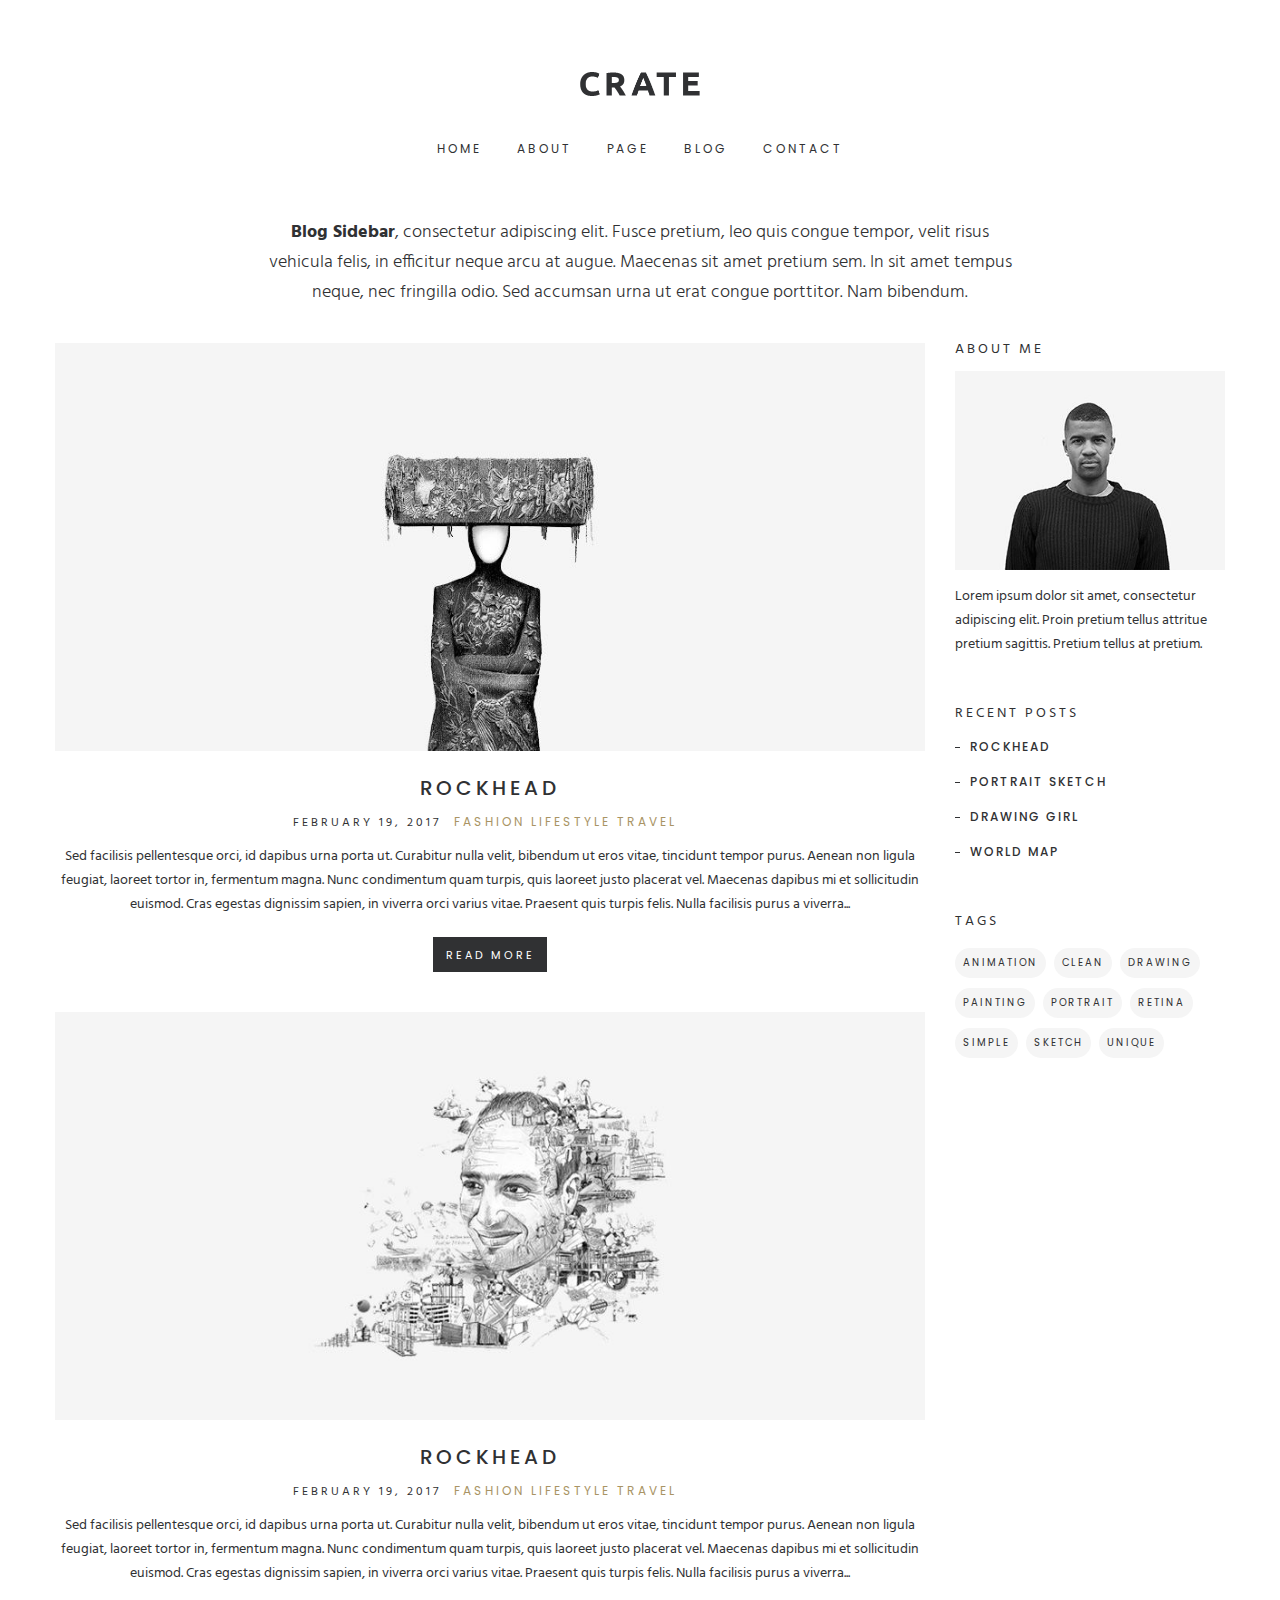
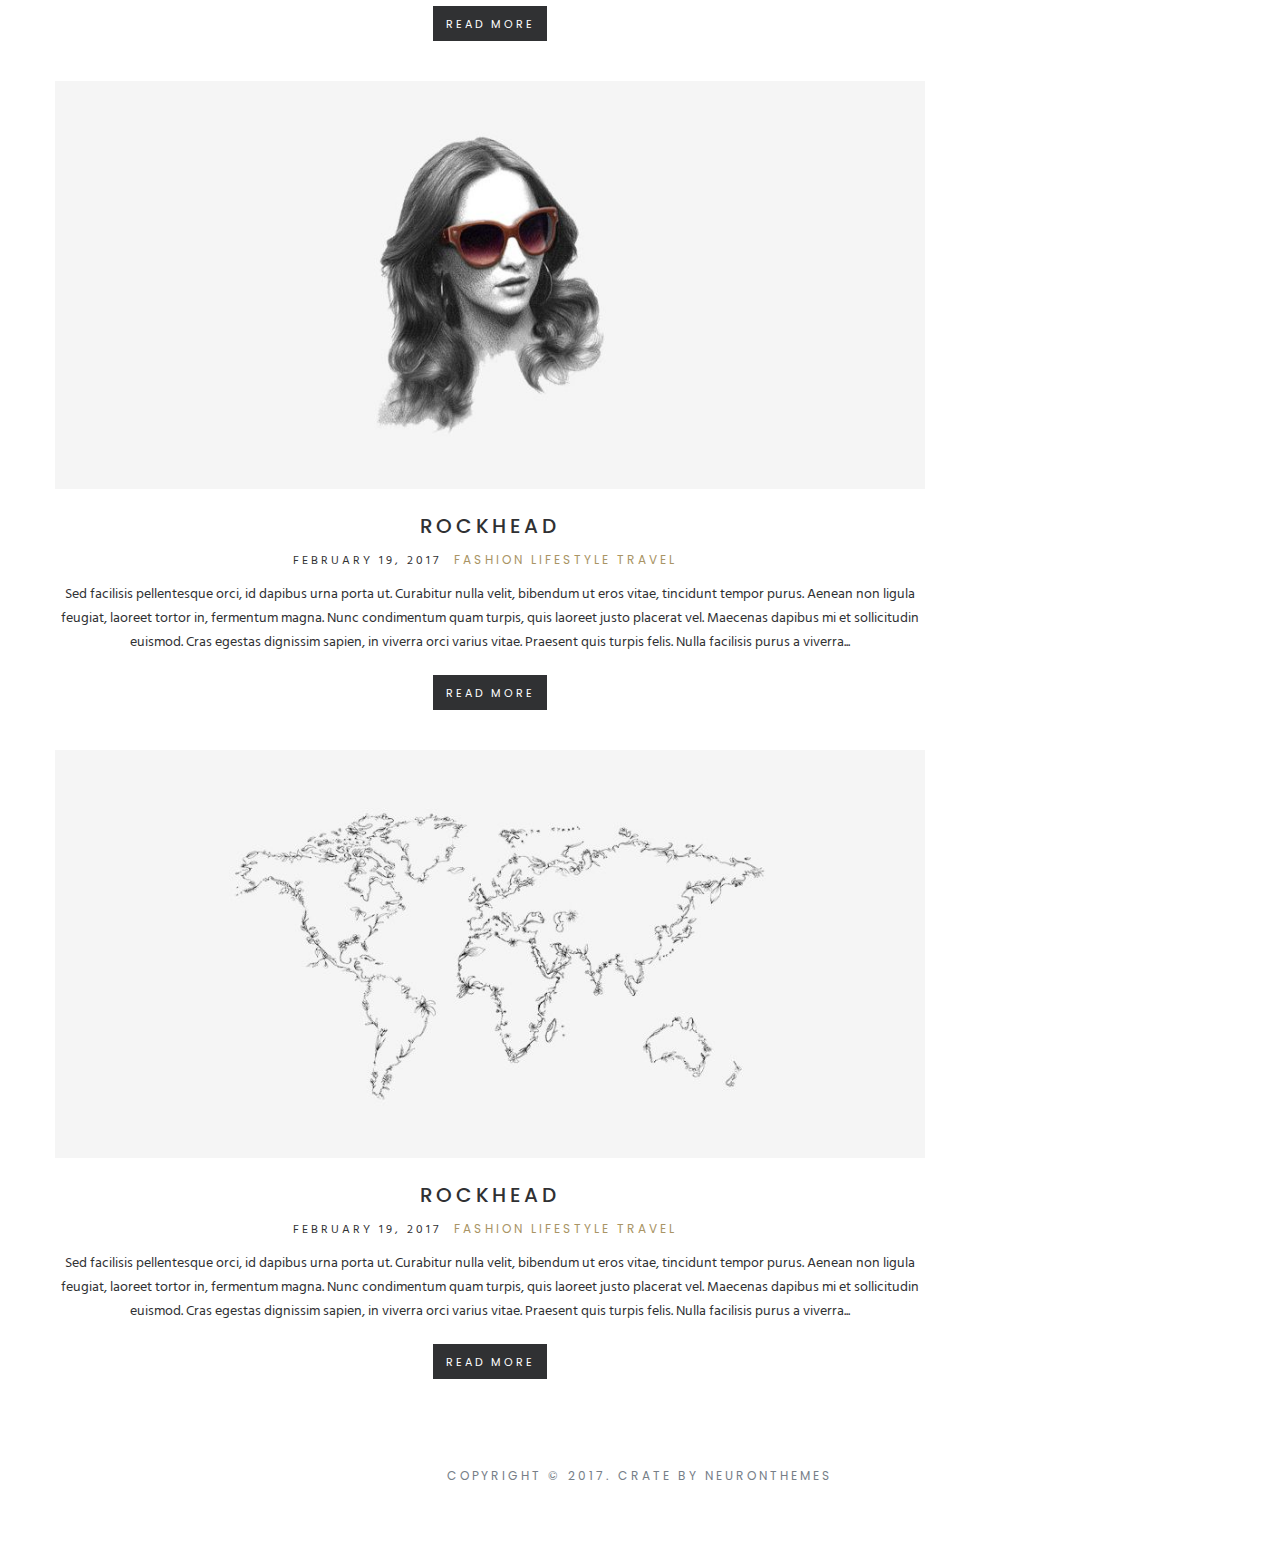
==== blog.html @ 3f492924 "all in one" ====
<!DOCTYPE html>
<html lang="en">
    <head>
        <meta charset="utf-8">
        <meta http-equiv="X-UA-Compatible" content="IE=edge">
        <meta name="viewport" content="width=device-width, initial-scale=1">

        <title>Crate Blog</title>
        <link rel="stylesheet" href="https://use.fontawesome.com/releases/v5.0.10/css/all.css"
         integrity="sha384-+d0P83n9kaQMCwj8F4RJB66tzIwOKmrdb46+porD/OvrJ+37WqIM7UoBtwHO6Nlg"
          crossorigin="anonymous">
        <link href="assets/css/bootstrap.min.css" rel="stylesheet">
        <link href="assets/css/font-awesome.min.css" rel="stylesheet">
        <link href="assets/css/style.css" rel="stylesheet">
        <link href="assets/css/responsive.css" rel="stylesheet">
        
    </head>
    <body class="blog">
        <div class="section-padding">
            <div class="container">
                <div class="row">
                    <div class="col-md-8 col-md-offset-2 col-lg-8 col-lg-offset-2">
                        <div class="heading">
                            <img class="logo" src="assets/img/logo.png" alt="">
                            <ul class="head-menu">
                                <li><a href="index.html">Home</a></li>
                                <li><a href="aboute.html">About</a></li>
                                <li><a href="#">Page</a>
                                    <ul class="sub-menu">
                                        <li><a href="#">Portfolio <i class="fas fa-angle-right"></i></a>
                                            <ul class="sub-menu-1">
                                                <li><a href="crate-2-columns.html">2 Columns</a></li>
                                                <li><a href="#">3 Columns</a></li>
                                                <li><a href="#">4 Columns</a></li>
                                            </ul>
                                        </li>
                                        <li><a href="#">Blog <i class="fas fa-angle-right"></i></a>
                                            <ul class="sub-menu-2">
                                                    <li><a href="#">Grid</a></li>
                                                    <li><a href="#">Full width</a></li>
                                                    <li><a href="#">Sidebar</a></li>
                                                </ul>
                                        </li>
                                        <li><a href="#">Gallery</a></li>
                                    </ul>
                                </li>
                                <li><a href="#">Blog</a></li>
                                <li><a href="contact.html">Contact</a></li>
                            </ul>
                            <p class="content"><strong>Blog Sidebar</strong>, consectetur adipiscing 
                            elit. Fusce pretium, leo quis congue tempor, velit risus vehicula felis, 
                            in efficitur neque arcu at augue. Maecenas sit amet pretium sem. In sit 
                            amet tempus neque, nec fringilla odio. Sed accumsan urna ut erat congue 
                            porttitor. Nam bibendum.</p>
                        </div>
                    </div>
                <div class="row">
                    <div class="col-lg-9 col-md-9 col-sm-9 col-xs-12 main-hero">
                        <div class="hero-area">
                            <img class="hero-img" src="assets/img/rock-head.jpg" alt="">
                            <div class="post-meta">
                                <h3><a href="#">Rockhead</a></h3>
                                <ul class="under-line">
                                    <li class="date">February 19, 2017</li>
                                    <li class="category">
                                        <a href="#">Fashion</a>
                                        <a href="#">Lifestyle</a>
                                        <a href="#">Travel</a>
                                    </li>
                                </ul>
                                <p>Sed facilisis pellentesque orci, id dapibus urna porta ut. Curabitur 
                                nulla velit, bibendum ut eros vitae, tincidunt tempor purus. Aenean 
                                non ligula feugiat, laoreet tortor in, fermentum magna. Nunc 
                                condimentum quam turpis, quis laoreet justo placerat vel. Maecenas 
                                dapibus mi et sollicitudin euismod. Cras egestas dignissim sapien, 
                                in viverra orci varius vitae. Praesent quis turpis felis. Nulla 
                                facilisis purus a viverra...</p>
                            </div>
                            <div class="button-holder">
                                <a href="#" class="button">read more</a>
                            </div>
                        </div>
                        <div class="hero-area">
                            <img class="hero-img" src="assets/img/Portrait-Sketch.jpg" alt="">
                            <div class="post-meta">
                                <h3><a href="#">Rockhead</a></h3>
                                <ul class="under-line">
                                    <li class="date">February 19, 2017</li>
                                    <li class="category">
                                        <a href="#">Fashion</a>
                                        <a href="#">Lifestyle</a>
                                        <a href="#">Travel</a>
                                    </li>
                                </ul>
                                <p>Sed facilisis pellentesque orci, id dapibus urna porta ut. Curabitur 
                                nulla velit, bibendum ut eros vitae, tincidunt tempor purus. Aenean 
                                non ligula feugiat, laoreet tortor in, fermentum magna. Nunc 
                                condimentum quam turpis, quis laoreet justo placerat vel. Maecenas 
                                dapibus mi et sollicitudin euismod. Cras egestas dignissim sapien, 
                                in viverra orci varius vitae. Praesent quis turpis felis. Nulla 
                                facilisis purus a viverra...</p>
                            </div>
                            <div class="button-holder">
                                    <a href="#" class="button">read more</a>
                            </div>
                        </div>
                        <div class="hero-area">
                            <img class="hero-img" src="assets/img/Drawing-Girl.jpg" alt="">
                            <div class="post-meta">
                                <h3><a href="#">Rockhead</a></h3>
                                <ul class="under-line">
                                    <li class="date">February 19, 2017</li>
                                    <li class="category">
                                        <a href="#">Fashion</a>
                                        <a href="#">Lifestyle</a>
                                        <a href="#">Travel</a>
                                    </li>
                                </ul>
                                <p>Sed facilisis pellentesque orci, id dapibus urna porta ut. Curabitur 
                                nulla velit, bibendum ut eros vitae, tincidunt tempor purus. Aenean 
                                non ligula feugiat, laoreet tortor in, fermentum magna. Nunc 
                                condimentum quam turpis, quis laoreet justo placerat vel. Maecenas 
                                dapibus mi et sollicitudin euismod. Cras egestas dignissim sapien, 
                                in viverra orci varius vitae. Praesent quis turpis felis. Nulla 
                                facilisis purus a viverra...</p>
                            </div>
                            <div class="button-holder">
                                    <a href="#" class="button">read more</a>
                            </div>
                        </div>
                        <div class="hero-area">
                            <img class="hero-img" src="assets/img/World-Map.jpg" alt="">
                            <div class="post-meta">
                                <h3><a href="#">Rockhead</a></h3>
                                <ul class="under-line">
                                    <li class="date">February 19, 2017</li>
                                    <li class="category">
                                        <a href="#">Fashion</a>
                                        <a href="#">Lifestyle</a>
                                        <a href="#">Travel</a>
                                    </li>
                                </ul>
                                <p>Sed facilisis pellentesque orci, id dapibus urna porta ut. Curabitur 
                                nulla velit, bibendum ut eros vitae, tincidunt tempor purus. Aenean 
                                non ligula feugiat, laoreet tortor in, fermentum magna. Nunc 
                                condimentum quam turpis, quis laoreet justo placerat vel. Maecenas 
                                dapibus mi et sollicitudin euismod. Cras egestas dignissim sapien, 
                                in viverra orci varius vitae. Praesent quis turpis felis. Nulla 
                                facilisis purus a viverra...</p>
                            </div>
                            <div class="button-holder">
                                    <a href="#" class="button">read more</a>
                            </div>
                        </div>
                    </div>
                    <div class="col-lg-3 col-md-3 col-sm-3 col-xs-12 Sidebar">
                            <div class="about-me">
                                <h6>about me</h6>
                                <img src="assets/img/blog-about.jpg" alt="">
                                <p>Lorem ipsum dolor sit amet, consectetur adipiscing elit. 
                                Proin pretium tellus attritue pretium sagittis. Pretium tellus at 
                                pretium.</p>
                            </div>
                            <div class="recent-post">
                                <h6>Recent Posts</h6>
                                <ul class="recent">
                                    <li><a href="#">Rockhead</a></li>
                                    <li><a href="#">Portrait Sketch</a></li>
                                    <li><a href="#">Drawing Girl</a></li>
                                    <li><a href="#">World Map</a></li>
                                </ul>
                            </div>
                            <div class="tags">
                                <h6>tags</h6>
                                <a href="#">animation</a>
                                <a href="#">clean</a>
                                <a href="#">drawing</a>
                                <a href="#">painting</a>
                                <a href="#">portrait</a>
                                <a href="#">retina</a>
                                <a href="#">simple</a>
                                <a href="#">sketch</a>
                                <a href="#">unique</a>
                            </div>
                    </div>
                </div>
                <p class="copy-right">Copyright © 2017. Crate by 
                <a target="_BLANK" href="#">NeuronThemes</a></p>
            </div>
        </div>
        
        

        <script src="assets/js/jquery.min.js"></script>
        <script src="assets/js/bootstrap.min.js"></script>
        <script src="assets/js/main.js"></script>
    </body>
</html>
---- assets/css/style.css ----
/* Base CSS */
@import url('https://fonts.googleapis.com/css?family=Hind:300,400,500,600,700|Poppins:300,400,500,600');
.alignleft {
    float: left;
    margin-right: 15px;
}
.alignright {
    float: right;
    margin-left: 15px;
}
.aligncenter {
    display: block;
    margin: 0 auto 15px;
}
a:focus { outline: 0 solid }
img {
    max-width: 100%;
    height: auto;
}
h1,
h2,
h3,
h4,
h5,
h6 {
    margin: 0 0 15px;
    font-weight: 700;
}
body {
  font-family: 'Hind', sans-serif;
  font-size: 14px;
  line-height: 24px;
  color: #303133;
}
a:hover { text-decoration: none }
a{
  font-family: 'Poppins', sans-serif;
}
.singel-product{
    background-position: center;
    background-size: 90%;
    height: 360px;
    margin-bottom: 30px;
    background-repeat: no-repeat;
    background-color: #f5f5f5;
}
.product-bg-1{
    background-image: url(../img/pug.jpg)
}
.product-bg-2{
    background-image: url(../img/crate-logo.jpg)
}
.product-bg-3{
    background-image: url(../img/dress.jpg)
}
.product-bg-4{
    background-image: url(../img/sarabande.jpg)
}
.product-bg-5{
    background-image: url(../img/girl.jpg)
}
.product-bg-6{
    background-image: url(../img/portrait.jpg)
}
.product-bg-7{
    background-image: url(../img/architecture2X.jpg)
}
.product-bg-8{
    background-image: url(../img/fashion2X.jpg)
}
.product-bg-9{
    background-image: url(../img/y-letter.jpg)
}
.product-bg-10{
    background-image: url(../img/beard.jpg)
}


/*head-menu-stard*/
.section-padding {
    padding:72px 0px;
  }
  .heading {
    text-align: center;
  }
  .logo {
    width: 120px;
    height: auto;
    margin-bottom: 25px;
  }
  .head-menu {
    padding: 0;
    list-style: none;
    margin-bottom: 40px;
  }
  .head-menu li {
    display: inline-block;
    padding: 16px;
  }
  .head-menu li a {
    color: #303133;
    font-size: 12px;
    letter-spacing: 3px;
    font-weight: 400;
    text-transform: uppercase;
    position: relative;
  }
  .head-menu li a:before {
    position: absolute;
    height: 1px;
    width: 0;
    content: "";
    background-color: #000;
    left: -2px;
    bottom: 0;
    transition: .4s;
  }
  .head-menu li a:hover:before {
    width: 100%;
  }
  
.heading .head-menu li ul {
  position: absolute;
  top: 90px;
  left: 44%;
  width: 170px;
  background-color: #303133;
  text-align: left;
  z-index: 1;
  visibility: hidden;
  opacity: 0;
  transition: .3s;
  margin: 0;
  padding: 0;
    
}
.heading .head-menu li ul li {
  display: block;
  padding: 10px;
}
.heading .head-menu li ul li a{
  margin: 0;
  margin-left: 0px;
  text-align: center;
  color: #fff;
  text-transform: uppercase;
  font-weight: 400;
  font-size: 12px;
  line-height: 13px;
  letter-spacing: 3px;
  position: relative;
}
.heading .head-menu li:hover ul{
    opacity: 1;
    visibility: unset;
}
.head-menu li:hover ul ul{
  left: 171px;
  top: 40px;
}
.heading .head-menu li:hover ul ul{
  opacity: -1;
  visibility: hidden;
}
.heading .head-menu ul li:hover > ul{
  opacity: 1;
  visibility: unset;
}
.heading .head-menu li ul li .sub-menu-2{
  top: 50px;
  transition: .4s;
}
.heading .head-menu li ul li .sub-menu-1{
  top: 0px;
  transition: .4s;
}
.heading .head-menu li ul li a::before {
  position: absolute;
  height: 1px;
  width: 0;
  content: "";
  background-color: #fff;
  bottom: 0;
  left: 0;
  transition: .3s;
}
.heading .head-menu li ul li a:hover::before {
  width: 100%;
}
/*head-menu-end*/

/*home-page-start*/

  .home .content {
    font-size: 17px;
    font-weight: 300;
    line-height: 30px;
    color: #30373d;
    margin-bottom: 50px;
  }
  .home .isotope-filter {
    padding: 0;
    list-style: none;
    text-align: center;
    margin-bottom: 35px;
  }
  .home .isotope-filter li {
    display: inline-block;
    margin: 20px;
    text-align: center;
  }
  .home .isotope-filter li a {
    text-transform: uppercase;
    font-size: 12px;
    line-height: 13px;
    letter-spacing: 3px;
    color: #777879;
    font-weight: 600;
    padding: 7px 10px;
    transition: .3s;
  }
  .home .isotope-filter li a:hover {
    background-color: #f5f5f5;
    border-radius: 15px;
  }
  .home .product-list .col-md-4:nth-child(1) .singel-product,
  .home .product-list .col-md-4:nth-child(9) .singel-product{
      height: 430px;
  }
  
  .home .product-list .col-md-4:nth-child(3) .singel-product,
  .home .product-list .col-md-4:nth-child(5) .singel-product,
  .home .product-list .col-md-4:nth-child(8) .singel-product{
    height: 450px;
  }
  .home .product-list .col-md-4:nth-child(2) .singel-product,
  .home .product-list .col-md-4:nth-child(4) .singel-product{
    height: 250px;
  }
  .home .product-list .col-md-4:nth-child(6) .singel-product{
    height: 286px;
  }
  .home .product-list .col-md-4:nth-child(7) .singel-product{
    height: 550px;
  }
  .home .product-list .col-md-4:nth-child(10) .singel-product{
    height: 280px;
  }
  .home .product-hover {
    position: relative;
    z-index: 1;
    display: flex;
    justify-content: center;
    align-items: center;
    height: 100%;
    opacity: 0;
  }
  .home .product-hover:before {
    position: absolute;
    background-color: #fff;
    content: "";
    height: 100%;
    width: 100%;
    opacity: 0;
    z-index: -1;
    transition: .3s;
  }
  .home .product-hover h3 {
    text-transform: uppercase;
    font-size: 16px;
    line-height: 20px;
    letter-spacing: 3px;
    font-weight: 600;
    color: #303133;
    display: grid;
    padding-top: 30px;
  }
  .home .product-hover h3 span {
    font-size: 80%;
    padding-top: 30px;
    font-weight: normal;
    transition: .5s;
    text-transform: none;
    text-align: center;
}
.home .singel-product:hover .product-hover::before {
    opacity: .9;
}
.home .singel-product:hover .product-hover {
    opacity: 1;
}

.home .isotope-filter li.active{
  background-color: #f5f5f5;
  border-radius: 50px;
  padding: 7px 10px;
}
.home .singel-product:hover .product-hover h3 {
  padding: 0;
}
.home .singel-product:hover .product-hover h3 span {
  padding: 5px;
}
.home .product-list{
  transition-duration: .5s;
}

/*home-page-end*/

/*about-start*/

.hero-content {
  margin-top: 30px;
  text-align: center;
}
.hero-content h5 {
  text-transform: uppercase;
  font-size: 20px;
  line-height: 24px;
  letter-spacing: 6px;
  margin-top: 0;
  margin-bottom: 15px;
  font-weight: 400;
}
.social-icon {
  padding: 30px 0;
  padding-bottom: 30px;
  text-align: center;
  list-style: none;
}
.social-icon li {
  display: inline-block;
  margin: 5px 5px;
}
.social-icon li a {
  display: block;
  width: 36px;
  text-align: center;
  height: 36px;
  line-height: 38px;
  border-radius: 50%;
  background-color: #f5f5f5;
  color: #303133;
}
.social-icon li a:hover {
  background-color: #303133;
  color: #fff;
}

/*about-end*/

/*blog-start*/

.blog .content {
  font-size: 18px;
  line-height: 30px;
  font-weight: 300;
  text-align: center;
  margin-bottom: 35px;
}

.hero-img {
  margin-bottom: 25px;
  cursor: pointer;
}
.post-meta {
  margin-bottom: 15px;
  text-align: center;
}
.post-meta h3 {
  font-weight: 500;
  font-size: 20px;
  line-height: 24px;
  letter-spacing: 4px;
  text-transform: uppercase;
  margin-bottom: 8px;
  margin-top: 0;
}
.post-meta h3 a {
  text-decoration: none;
  color: inherit;
}
.under-line {
  padding-left: 0;
  list-style: none;
}
.under-line li {
  display: inline-block;
  margin-right: 10px;
  position: relative;
  text-transform: uppercase;
  letter-spacing: 3px;
  font-size: 12px;
}
.under-line li a {
  position: relative;
  color: #a99464;
}
.under-line li a:before {
  left: 0;
  width: 0;
  height: 1px;
  content: "";
  position: absolute;
  bottom: 2px;
  background-color: #a99464;
  transition: .3s;
}
.under-line li a:hover:before {
  width: 100%;
}
.button-holder {
  margin-top: 20px;
  text-align: center;
}
.button {
  font-size: 11px;
  line-height: 24px;
  text-transform: uppercase;
  letter-spacing: 3px;
  display: inline-block;
  padding: 5px 11px 4px 12px;
  background-color: #303133;
  border: 1px solid #303133;
  color: #fff;
  width: auto;
  transition: .3s;
}
.button:hover {
  background-color: transparent;
  color: #303133;
}
.hero-area{
  margin-bottom: 40px;
}

.about-me {
  margin-bottom: 50px;
}
.about-me h6 {
  font-weight: 400;
  font-size: 14px;
  line-height: 13px;
  margin-top: 0;
  text-transform: uppercase;
  letter-spacing: 3px;
}
.about-me img {
  margin-bottom: 15px;
}
.recent-post {
  margin-bottom: 50px;
}
.recent-post h6 {
  font-weight: 400;
  font-size: 14px;
  line-height: 13px;
  margin-top: 0;
  text-transform: uppercase;
  letter-spacing: 3px;
}
.recent {
  padding: 0;
  list-style: none;
}
.recent li {
  display: block;
  margin-bottom: 10px;
  padding-left: 15px;
  position: relative;
}
.recent li a {
  display: inline-block;
  font-weight: 500;
  font-size: 12px;
  color: inherit;
  text-transform: uppercase;
  letter-spacing: 2px;
}
.recent li a:after {
  content: "";
  position: absolute;
  left: 0;
  height: 1px;
  width: 5px;
  background-color: #303133;
  top: 12px;
}
.tags h6 {
  font-weight: 400;
  font-size: 14px;
  line-height: 13px;
  margin-top: 0;
  text-transform: uppercase;
  letter-spacing: 3px;
}
.tags a {
  background-color: #f5f5f5;
  border-radius: 20px;
  font-size: 10px !important;
  letter-spacing: 2px;
  text-transform: uppercase;
  padding: 3px 8px;
  margin: 5px 5px 5px 0;
  color: inherit;
  display: inline-block;
}
/*blog-end*/

/*contact-start*/
.contact .content {
  font-size: 18px;
  line-height: 30px;
  font-weight: 300;
  text-align: center;
  margin-bottom: 35px;
}
.form-name, .form-email, .form-subject {
text-transform: uppercase;
float: left;
padding-right: 20px;
margin-bottom: 20px;
line-height: 13px;
letter-spacing: 3px;
}
.form-subject {
padding-right: 0;
}
.contact-form {
display: inline-block;
margin-top: 35px;
}
input {
width: 229px;
padding: 10px 0px;
}
textarea {
resize: none;
width: 100%;
height: 200px;
}
.form-message {
text-transform: uppercase;
letter-spacing: 3px;
}
input[type="submit"] {
  margin-top: 0;
  line-height: 24px;
  display: inline-block;
  padding: 5px 11px 4px 12px;
  background-color: #303133;
  border: 1px solid #303133;
  color: #fff;
  width: auto;
  text-transform: uppercase;
  transition: .3s;
}
input[type="submit"]:hover {
  background-color: #fff;
  color: #000;
}

/*contact-end*/

/*crate-2-columns-start*/

.crate-2-columns .singel-product{
  background-position: center;
  background-size: 90%;
  height: 360px;
  margin-bottom: 30px;
  background-repeat: no-repeat;
  background-color: #f5f5f5;
}
.crate-2-columns .product-bg-1{
  background-image: url(../img/pug.jpg)
}
.crate-2-columns .product-bg-2{
  background-image: url(../img/crate-logo.jpg)
}
.crate-2-columns .product-bg-3{
  background-image: url(../img/dress.jpg)
}
.crate-2-columns .product-bg-4{
  background-image: url(../img/sarabande.jpg)
}
.crate-2-columns .product-bg-5{
  background-image: url(../img/portrait.jpg)
}
.crate-2-columns .product-bg-6{
  background-image: url(../img/girl.jpg)
}
.crate-2-columns .product-bg-7{
  background-image: url(../img/fashion2X.jpg)
}
.crate-2-columns .product-bg-8{
  background-image: url(../img/architecture2X.jpg)
}
.crate-2-columns .product-bg-9{
  background-image: url(../img/beard.jpg)
}
.crate-2-columns .product-bg-10{
  background-image: url(../img/y-letter.jpg)
}

.crate-2-columns .content {
  font-size: 17px;
  font-weight: 300;
  line-height: 30px;
  color: #30373d;
  margin-bottom: 50px;
}
.crate-2-columns .isotope-filter {
  padding: 0;
  list-style: none;
  text-align: center;
  margin-bottom: 35px;
}
.crate-2-columns .isotope-filter li {
  display: inline-block;
  margin: 20px;
  text-align: center;
}
.crate-2-columns .isotope-filter li a {
  text-transform: uppercase;
  font-size: 12px;
  line-height: 13px;
  letter-spacing: 3px;
  color: #777879;
  font-weight: 600;
  padding: 7px 10px;
  transition: .3s;
}
.crate-2-columns .isotope-filter li a:hover {
  background-color: #f5f5f5;
  border-radius: 15px;
}
.crate-2-columns .product-list .col-md-6:nth-child(1) .singel-product,
.crate-2-columns .product-list .col-md-6:nth-child(10) .singel-product{
    height: 330px;
}


.crate-2-columns .product-list .col-md-6:nth-child(6) .singel-product,
.crate-2-columns .product-list .col-md-6:nth-child(7) .singel-product{
  height: 450px;
}
.crate-2-columns .product-list .col-md-6:nth-child(2) .singel-product{
  height: 250px;
}
.crate-2-columns .product-list .col-md-6:nth-child(8) .singel-product{
  height: 400px;
}
.crate-2-columns .product-list .col-md-6:nth-child(9) .singel-product{
  height: 280px;
}
.crate-2-columns .product-list .col-md-6:nth-child(3) .singel-product,
.crate-2-columns .product-list .col-md-6:nth-child(5) .singel-product,
.crate-2-columns .product-list .col-md-6:nth-child(4) .singel-product{
  height: 350px;
}
.crate-2-columns .product-hover {
  position: relative;
  z-index: 1;
  display: flex;
  justify-content: center;
  align-items: center;
  height: 100%;
  opacity: 0;
}
.crate-2-columns .product-hover:before {
  position: absolute;
  background-color: #fff;
  content: "";
  height: 100%;
  width: 100%;
  opacity: 0;
  z-index: -1;
  transition: .3s;
}
.crate-2-columns .product-hover h3 {
  text-transform: uppercase;
  font-size: 16px;
  line-height: 20px;
  letter-spacing: 3px;
  font-weight: 600;
  color: #303133;
  display: grid;
  padding-top: 30px;
}
.crate-2-columns .product-hover h3 span {
  font-size: 80%;
  padding-top: 30px;
  font-weight: normal;
  transition: .5s;
  text-transform: none;
  text-align: center;
}
.crate-2-columns .singel-product:hover .product-hover::before {
  opacity: .9;
}
.crate-2-columns .singel-product:hover .product-hover {
  opacity: 1;
}

.crate-2-columns .isotope-filter li.active{
background-color: #f5f5f5;
border-radius: 50px;
padding: 7px 10px;
}
.crate-2-columns .singel-product:hover .product-hover h3 {
padding: 0;
}
.crate-2-columns .singel-product:hover .product-hover h3 span {
padding: 5px;
}
.crate-2-columns .product-list{
transition-duration: .5s;
}

/*crate-2-columns-end*/

/*footer-stard*/
.copy-right {
  text-align: center;
  font-family: Poppins;
  font-size: 12px;
  line-height: 13px;
  letter-spacing: 3px;
  text-transform: uppercase;
  margin-top: 50px;
  color: #767e87;
}
.copy-right a {
  color: #767e87;
  position: relative;
}
.copy-right a:hover::before {
  width: 100%;
}

.copy-right a:before {
  position: absolute;
  height: 1px;
  width: 0;
  content: "";
  bottom: 0;
  left: 0;
  background-color: #000;
  transition: .3s;
}
/*footer-end*/
---- assets/css/responsive.css ----
/* Medium Layout: 1280px. */
@media only screen and (min-width: 992px) and (max-width: 1200px) { 
  
    
}
/* Tablet Layout: 768px. */
@media only screen and (min-width: 768px) and (max-width: 991px) { 
 
    
}
/* Mobile Layout: 320px. */
@media only screen and (max-width: 767px) { 
 
    
}
/* Wide Mobile Layout: 480px. */
@media only screen and (min-width: 480px) and (max-width: 767px) { 

}
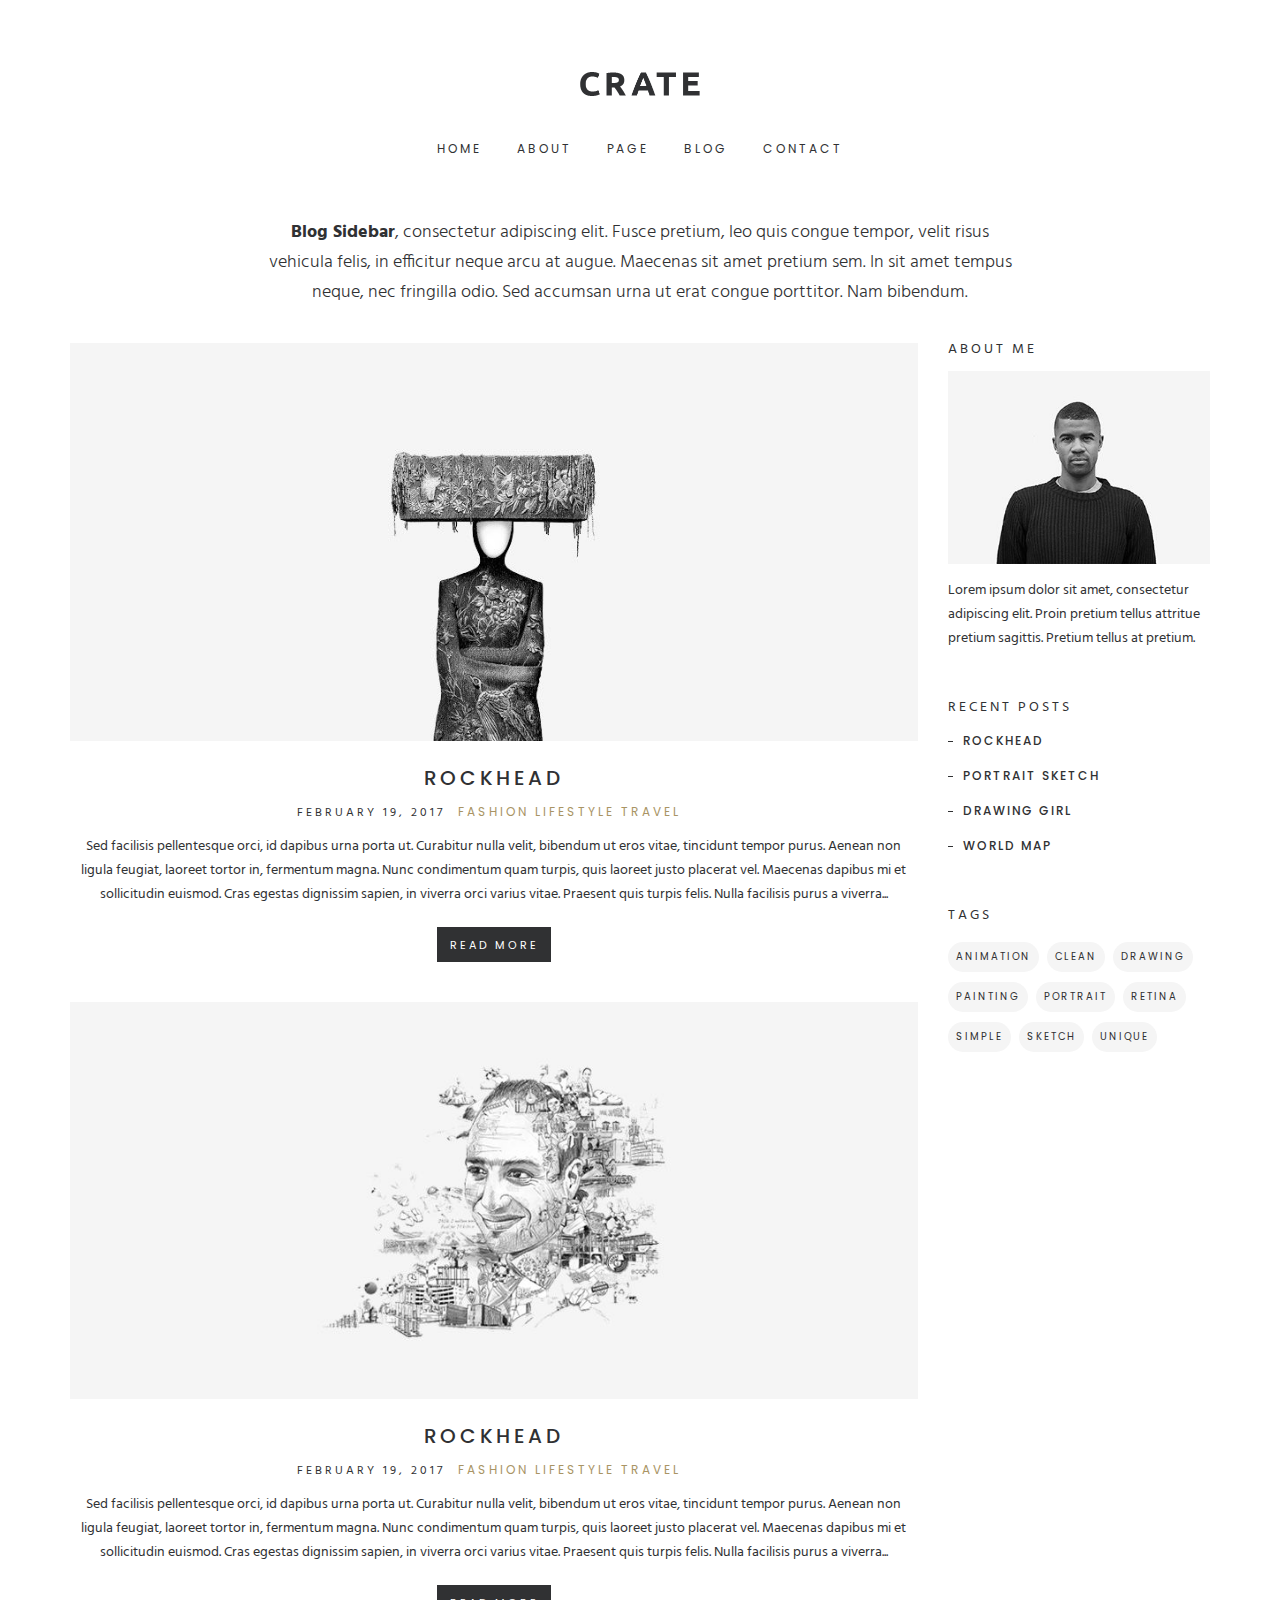
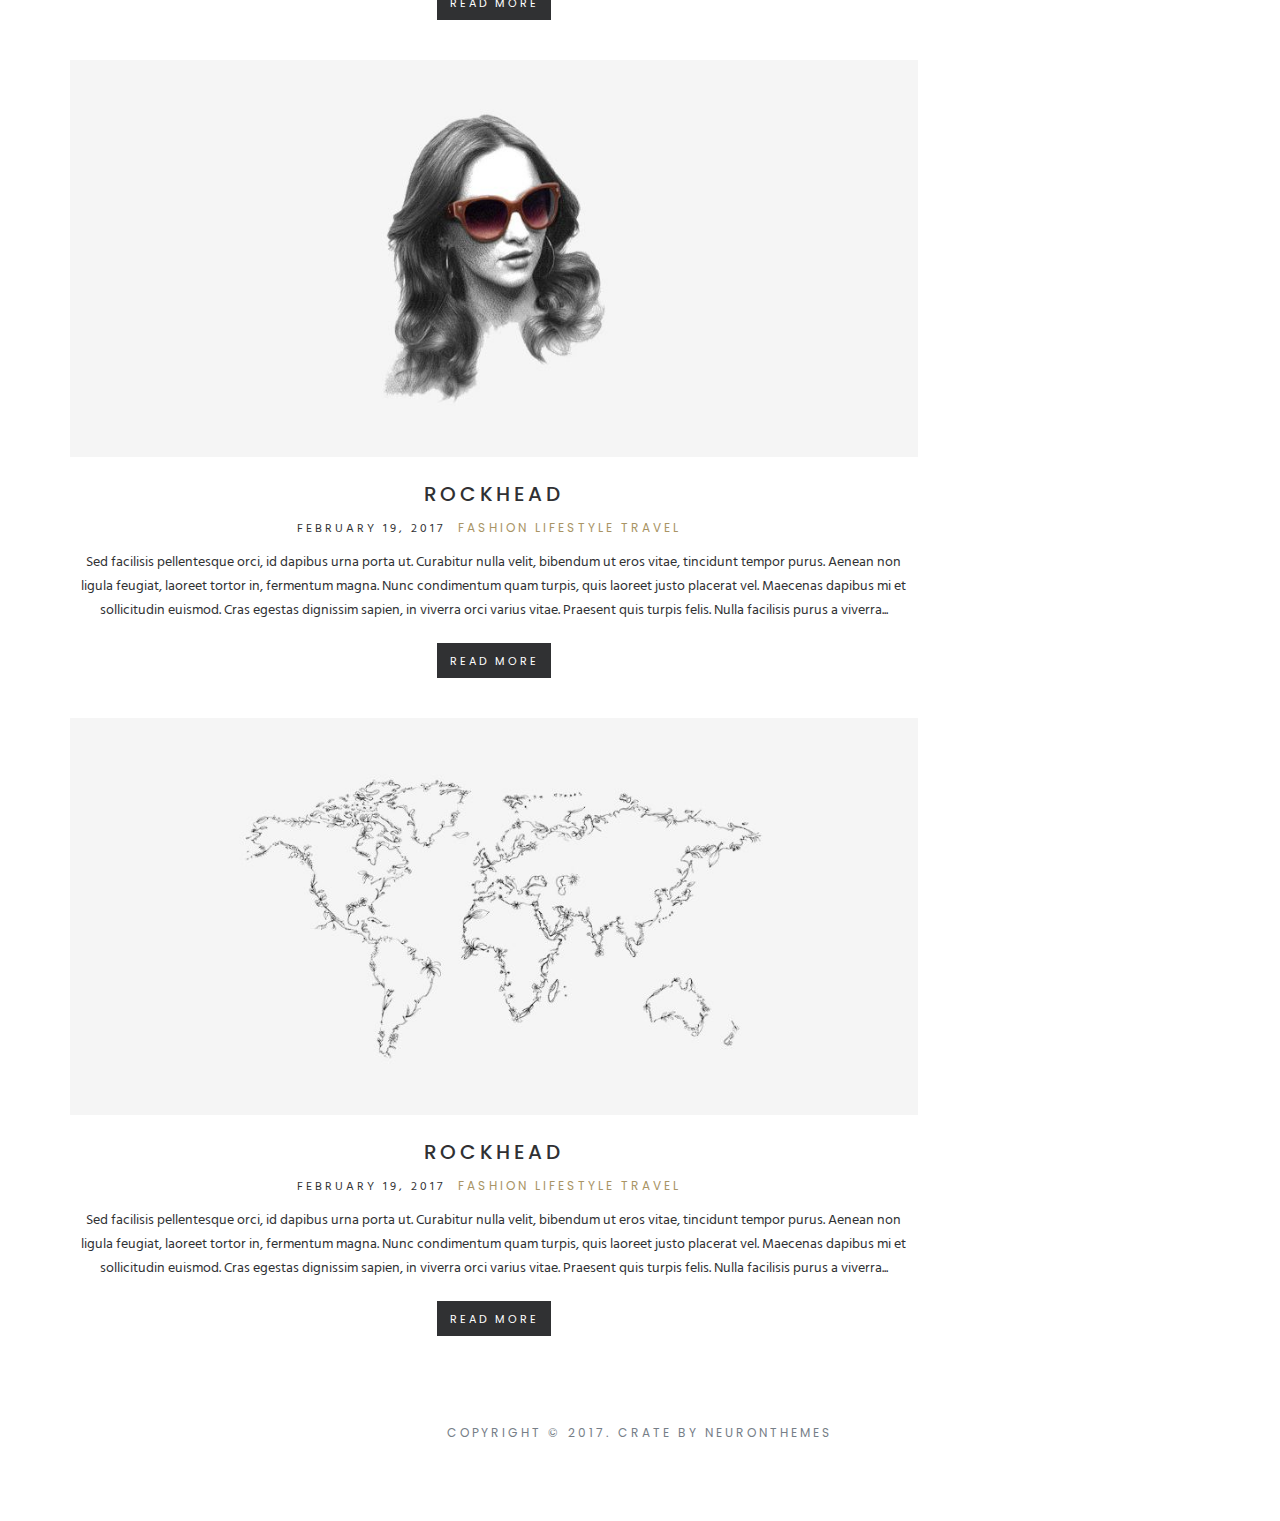
==== commit f73ee525: "row" ====
--- a/blog.html
+++ b/blog.html
@@ -54,6 +54,7 @@
                             porttitor. Nam bibendum.</p>
                         </div>
                     </div>
+                </div>
                 <div class="row">
                     <div class="col-lg-9 col-md-9 col-sm-9 col-xs-12 main-hero">
                         <div class="hero-area">
--- a/assets/css/responsive.css
+++ b/assets/css/responsive.css
@@ -1,16 +1,33 @@
 /* Medium Layout: 1280px. */
 @media only screen and (min-width: 992px) and (max-width: 1200px) { 
-  
+    .form-name, .form-email, .form-subject {
+        width: 33.333%;
+    }
+    input[type="email"], input[type="text"]{
+        width: 100%;
+    }
     
 }
 /* Tablet Layout: 768px. */
 @media only screen and (min-width: 768px) and (max-width: 991px) { 
- 
+    .form-name, .form-email, .form-subject {
+        width: 100%;
+        padding: 0;
+    }
+    input[type="email"], input[type="text"]{
+        width: 100%;
+    }
     
 }
 /* Mobile Layout: 320px. */
 @media only screen and (max-width: 767px) { 
- 
+    .form-name, .form-email, .form-subject {
+        width: 100%;
+        padding: 0;
+    }
+    input[type="email"], input[type="text"]{
+        width: 100%;
+    }
     
 }
 /* Wide Mobile Layout: 480px. */
